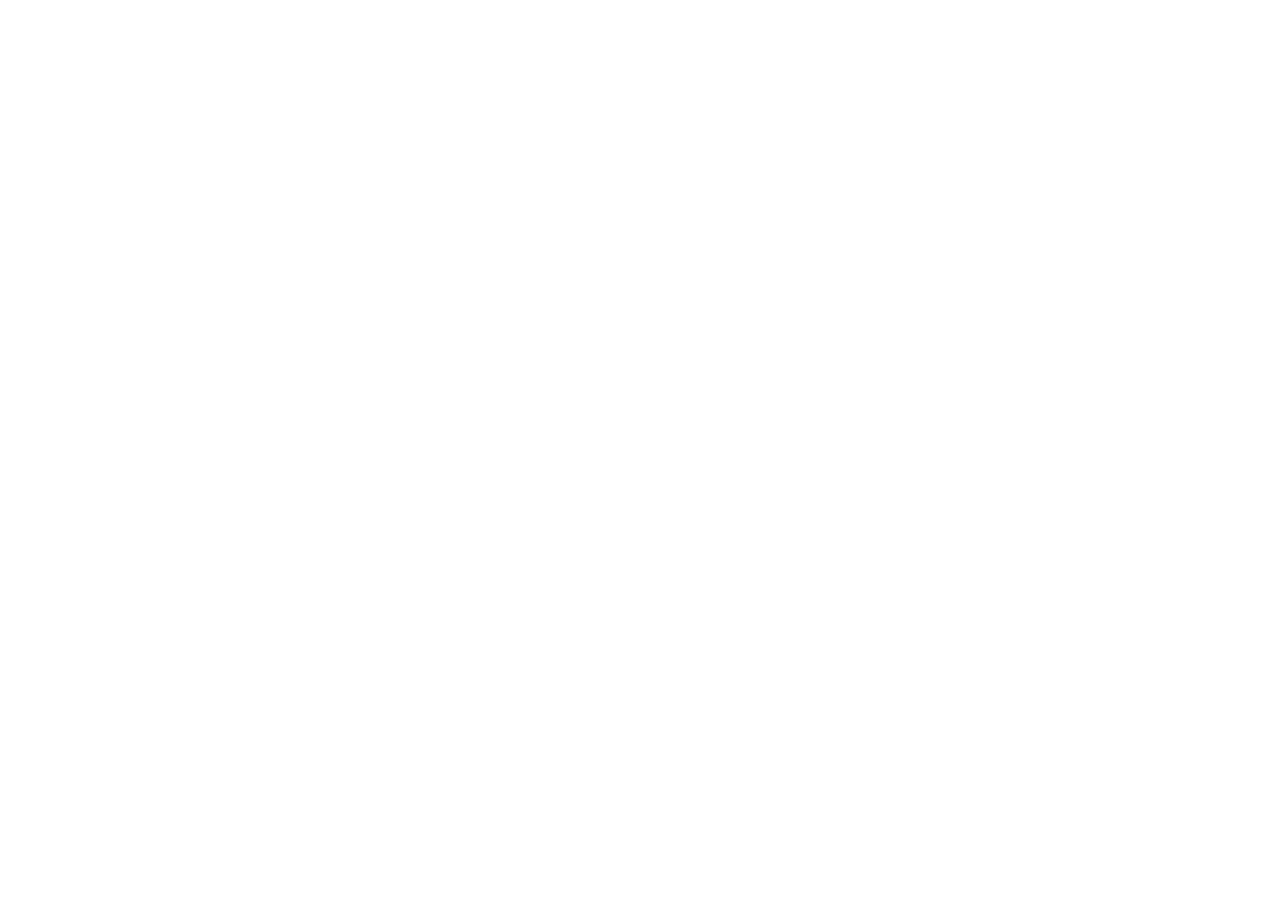
==== index.html @ 32218115 "Inittial commit" ====
<!DOCTYPE html>
<html lang="en">
<head>
    <meta charset="UTF-8">
    <meta name="viewport" content="width=device-width, initial-scale=1.0">
    <title>independent project 01</title>
    <link rel="stylesheet" href="./assets/css/style.css">
    <link rel="stylesheet" href="./assets/css/reset.css">
</head>
<body>
    
</body>
</html>
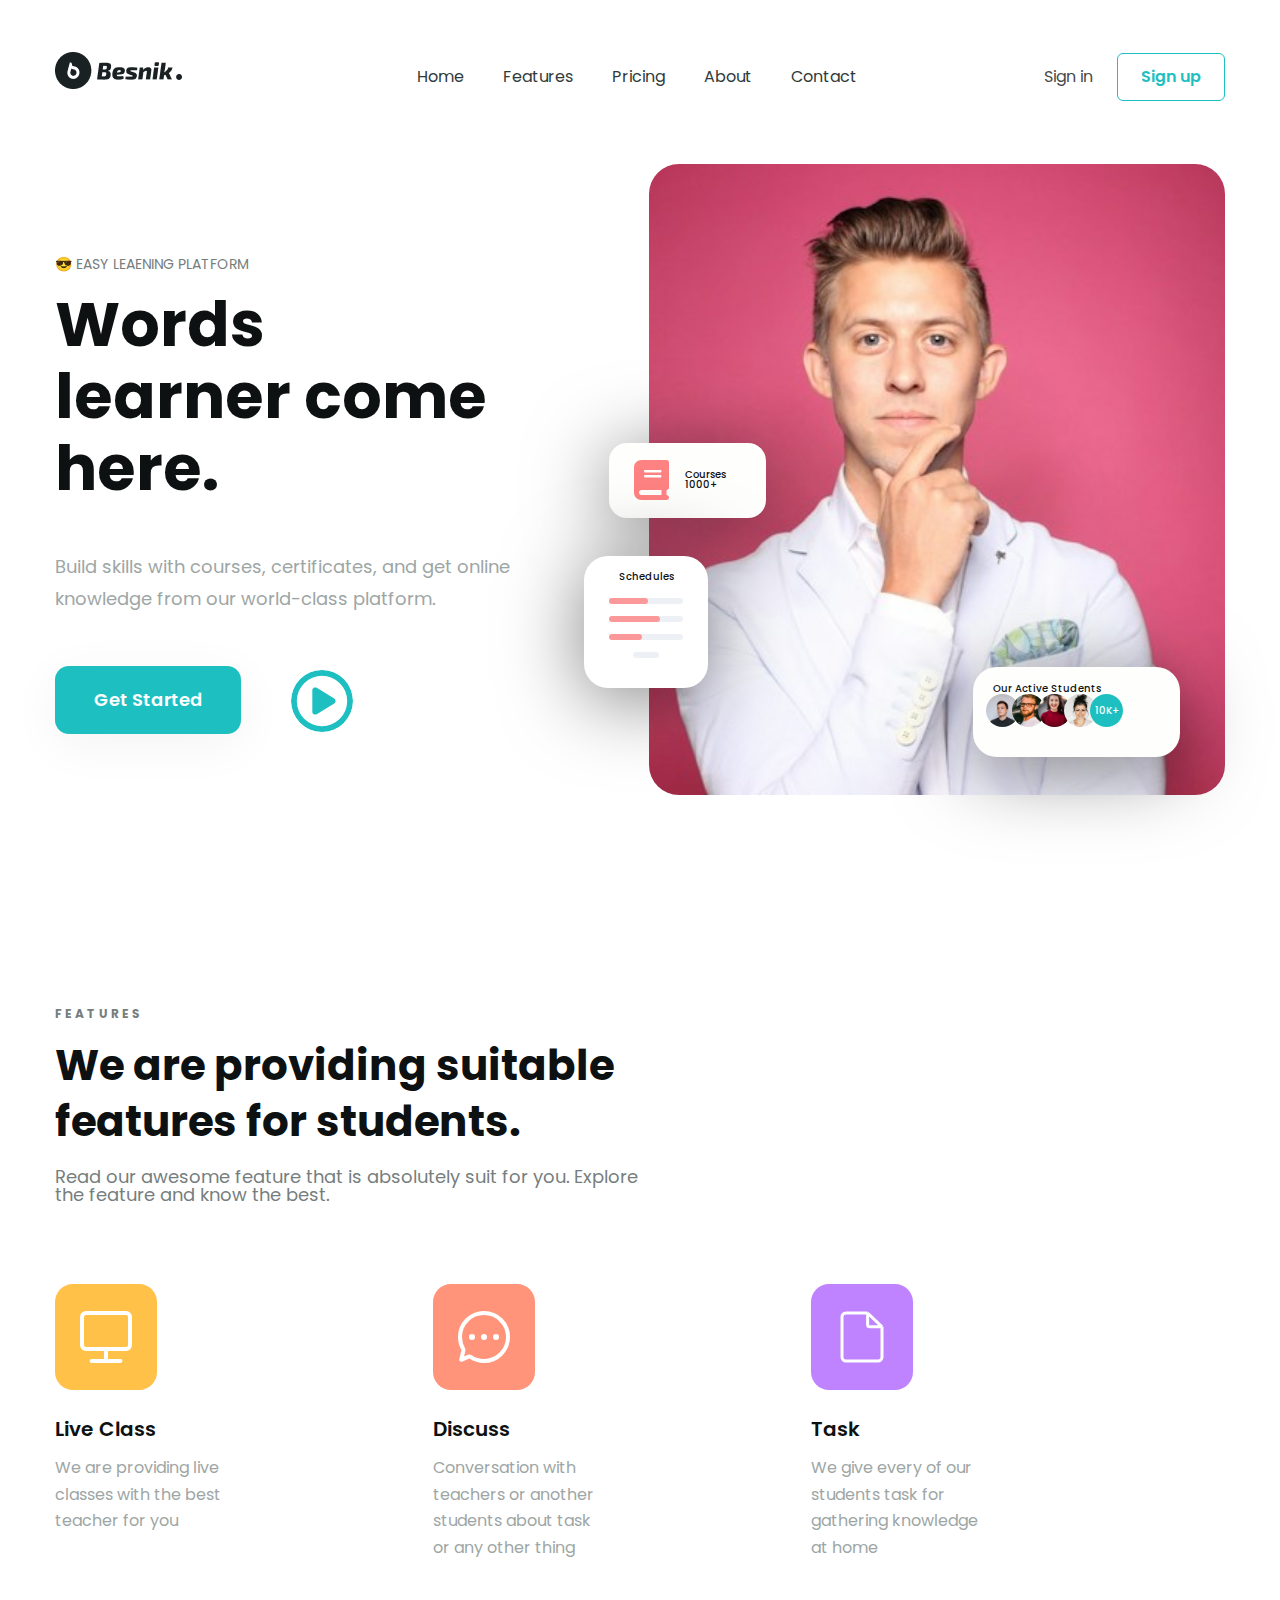
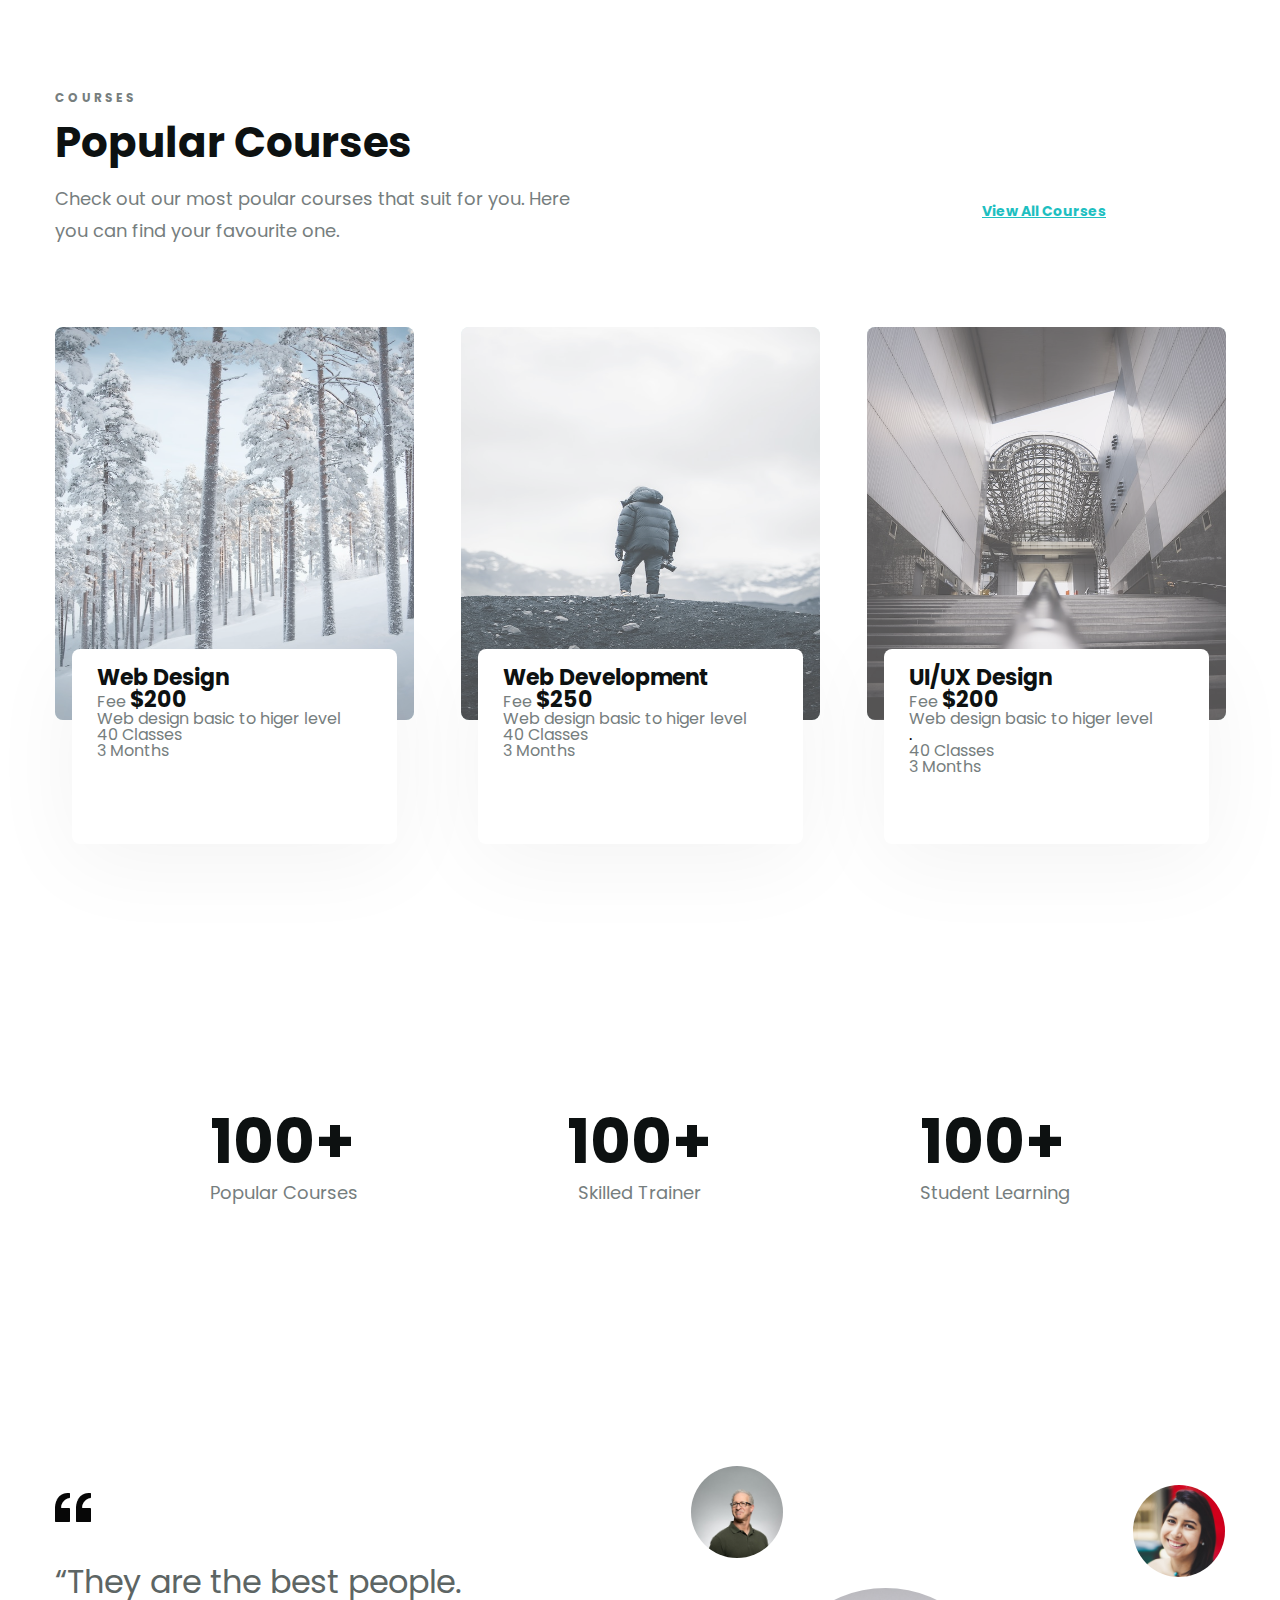
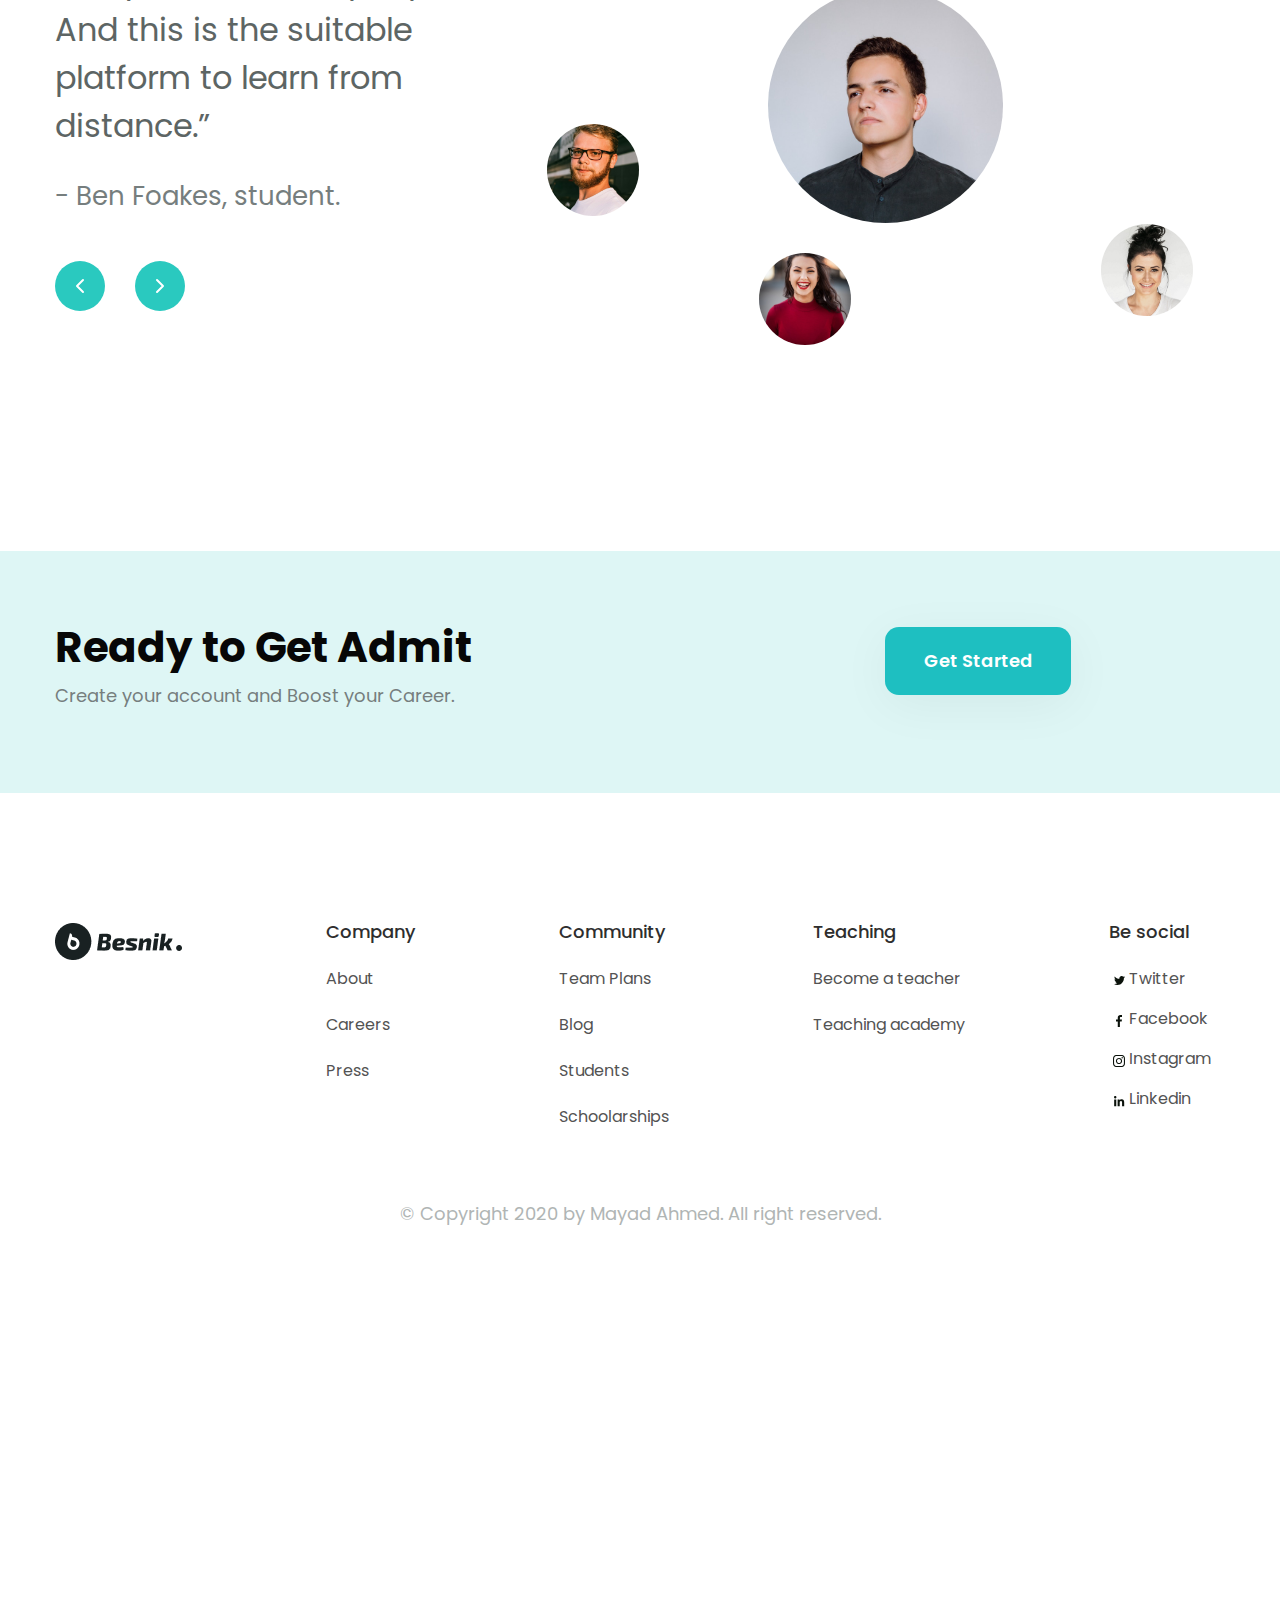
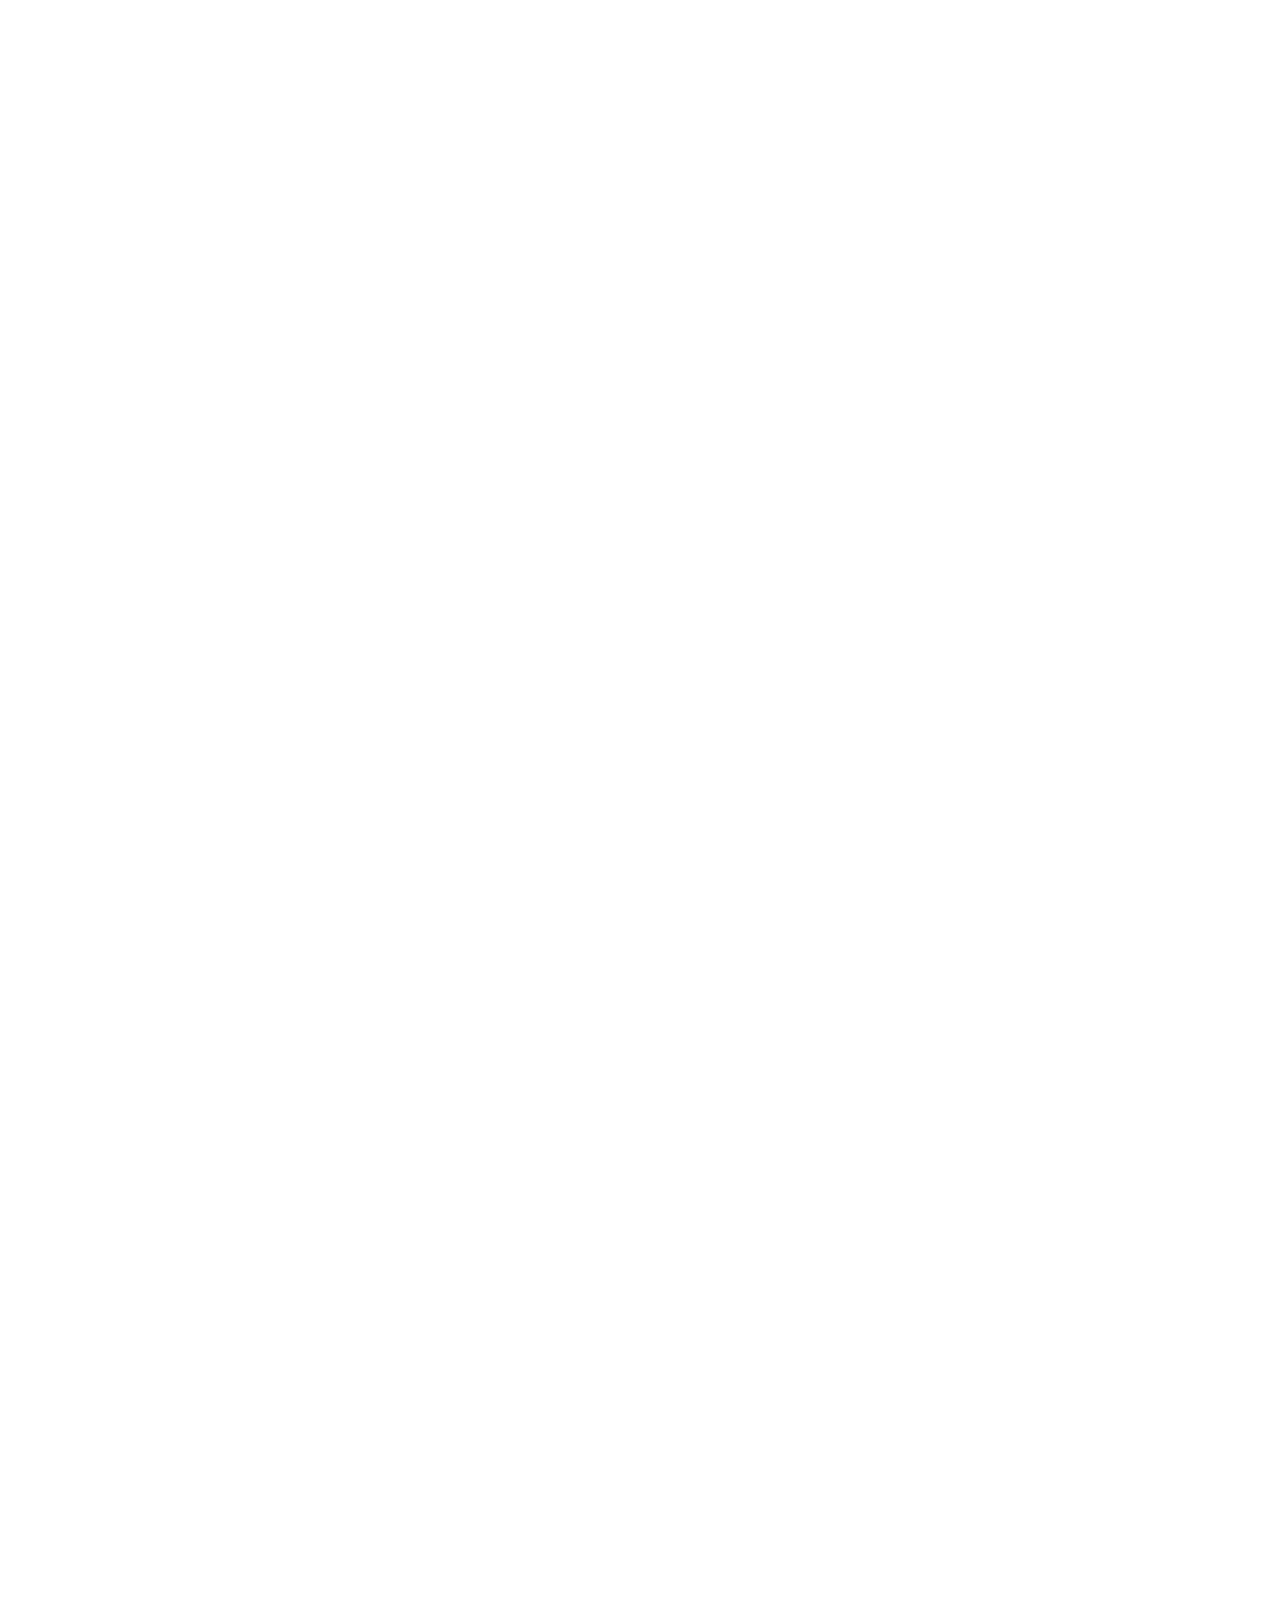
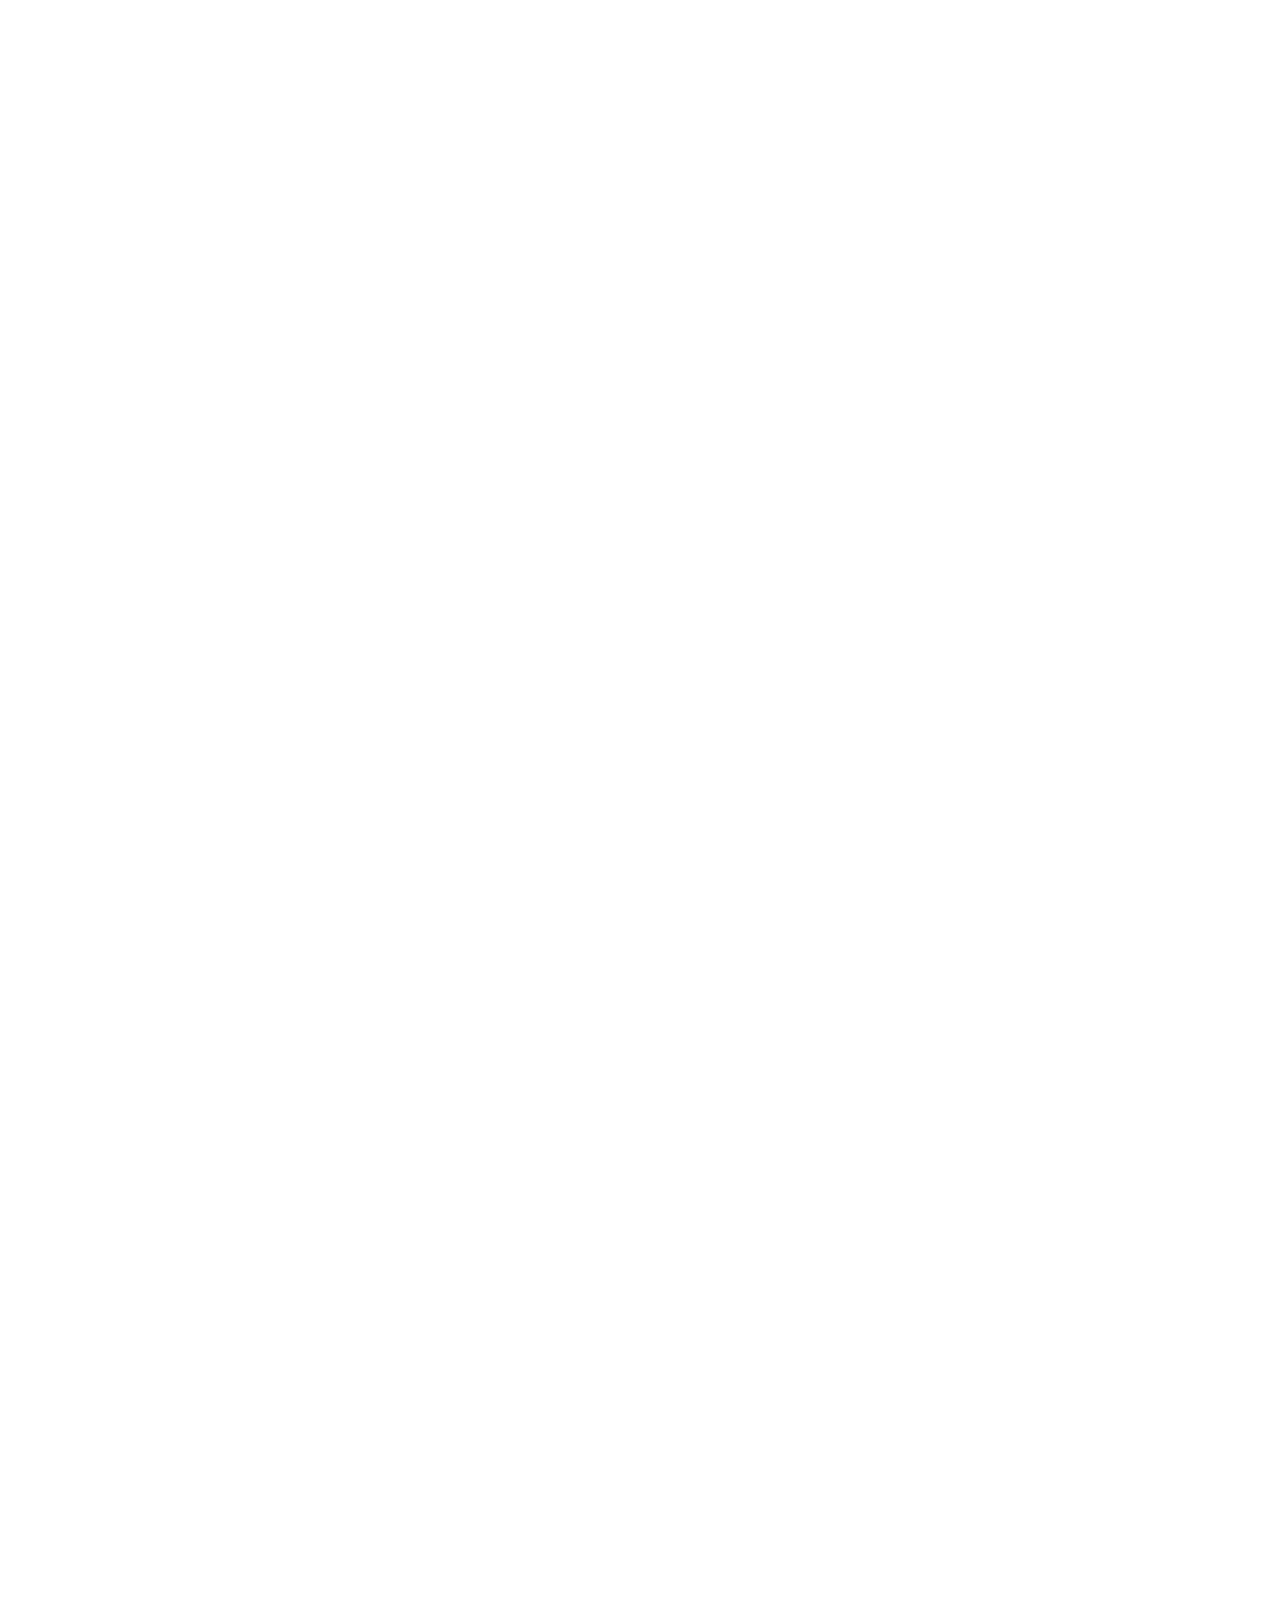
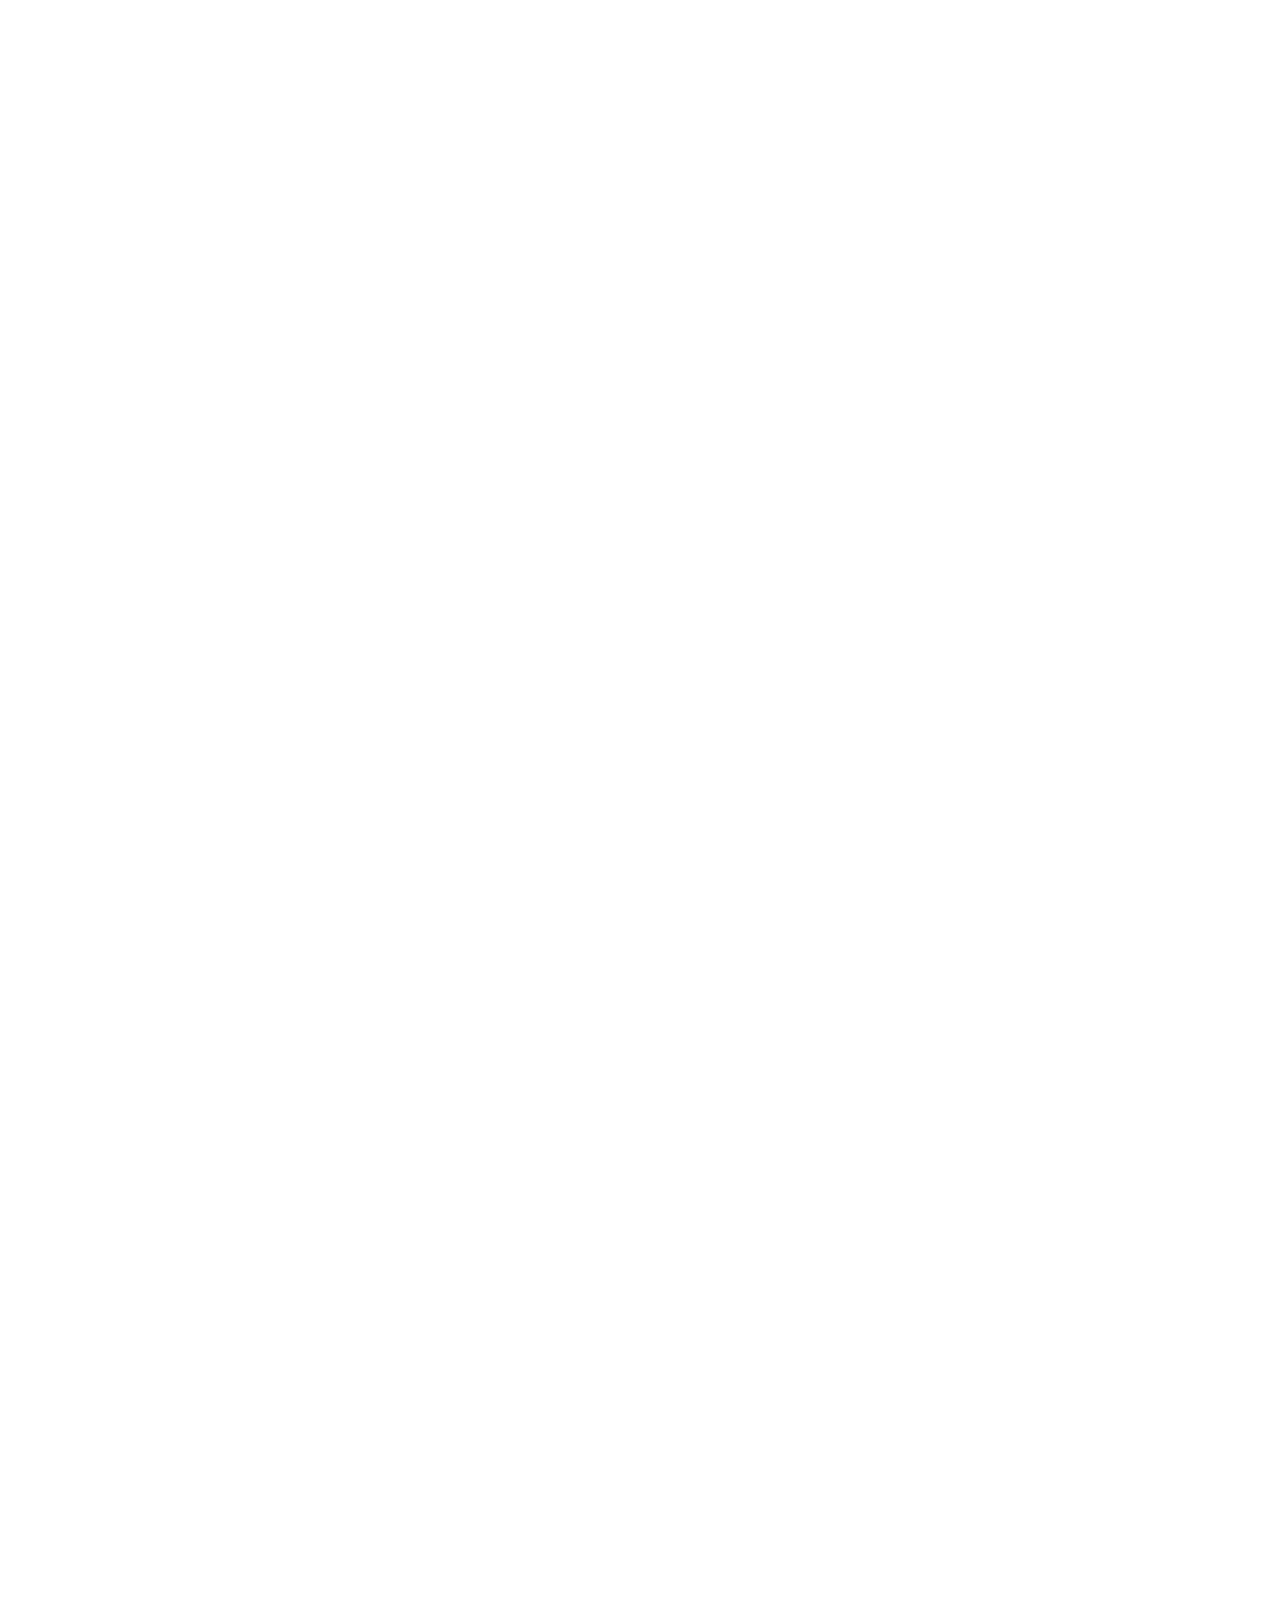
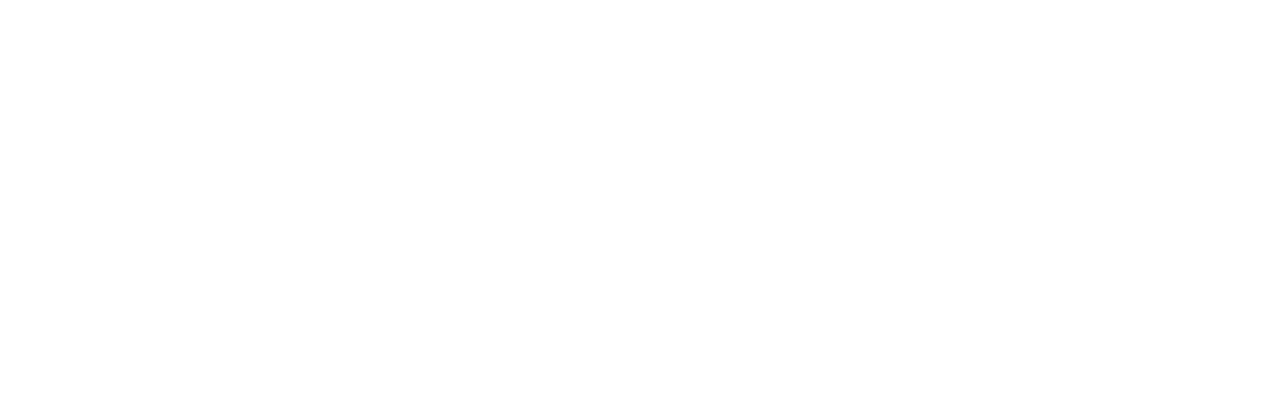
==== commit 74211ec4: "complete" ====
--- a/index.html
+++ b/index.html
@@ -4,10 +4,347 @@
     <meta charset="UTF-8">
     <meta name="viewport" content="width=device-width, initial-scale=1.0">
     <title>independent project 01</title>
+
+    <!-- reset css -->
+    <link rel="stylesheet" href="./assets/css/reset.css">
+
+    <!-- remove fonts -->
+    <link rel="preconnect" href="https://fonts.googleapis.com">
+    <link rel="preconnect" href="https://fonts.gstatic.com" crossorigin>
+    <link href="https://fonts.googleapis.com/css2?family=Poppins:wght@400;500;600;700&display=swap" rel="stylesheet">
+
+    <!-- style css -->
     <link rel="stylesheet" href="./assets/css/style.css">
-    <link rel="stylesheet" href="./assets/css/reset.css">
 </head>
-<body>
+<body style="height: 10000px;" id="home">
+    <!-- header -->
+    <header class="header fixed">
+        <div class="main-content">
+            <div class="body">
+                <a href="#home"><img src="./assets/img/Logo (1).png" alt="logo" class="logo"></a>
+        
+                <nav class="navbar">
+                    <ul>
+                        <li>
+                            <a href="#home">Home</a>
+                        </li>
+                        <li>
+                            <a href="#featured">Features</a>
+                        </li>
+                        <li>
+                            <a href="#courses">Pricing</a>
+                        </li>
+                        <li>
+                            <a href="#feedback">About</a>
+                        </li>
+                        <li>
+                            <a href="#motivation">Contact</a>
+                        </li>
+                    </ul>
+                </nav>
+        
+                <div class="btn-header">
+                    <div class="btn-signin">Sign in</div>
+                    <div class="btn-sigup">Sign up</div>
+                </div>
+            </div>
+        </div>
+    </header>
+
+    <!-- hero -->
+    <main>
+        <div class="hero">
+            <div class="main-content">
+                <div class="body">
+                    <!-- hero-right -->
+                    <div class="content-block">
+                        <p class="itdt">😎 EASY LEAENING PLATFORM</p>
+                        <h1 class="title">Words learner come here.</h1>
+                        <p class="desc">Build skills with courses, certificates, and get online knowledge from our world-class platform.</p>
+                        <div class="btn-block">
+                            <a class="btn">Get Started</a>
+                            <img src="./assets/img/hero-play-btn.svg" alt="play-btn" class="play-btn">
+                        </div>
+                    </div>
+
+                    <!-- hero-left -->
+                    <div class="media-block">
+                        <a href="#!"><img src="./assets/img/hero-main-img.jpg" alt="hero-image" class="hero-image"></a>
+                        <div class="tables-hero">
+                            <div class="courses">
+                                <img src="./assets/img/hero-img-book.svg" alt="book" class="book">
+                                <p class="evaluate">Courses 1000+</p>
+                            </div>
+                            <div class="schedules">
+                                <p class="title">Schedules</p>
+                                <div class="voted">
+                                    <ul>
+                                        <li class="vote-hero">
+                                            <div class="vote-hero-1"></div>
+                                        </li>
+                                        <li class="vote-hero">
+                                            <div class="vote-hero-2"></div>
+                                        </li>
+                                        <li class="vote-hero">
+                                            <div class="vote-hero-3"></div>
+                                        </li>
+                                        <li class="vote-hero-4"></li>
+                                    </ul>
+                                </div>
+                            </div>
+                            <div class="achievements">
+                                <p class="title">Our Active Students</p>
+                                <div class="avatar-block">
+                                            <img src="./assets/img/hero-avatar-1.jpg" alt="avatar" class="avatar">
+                                            <img src="./assets/img/hero-avatar-2.jpg" alt="avatar" class="avatar">
+                                            <img src="./assets/img/hero-avatar-3.jpg" alt="avatar" class="avatar">
+                                            <img src="./assets/img/hero-avatar-4.jpg" alt="avatar" class="avatar">
+                                            <div class="see-hero">10K+</div>
+                                    </ul>
+                                </div>
+                            </div>
+                        </div>
+                    </div>
+                </div>
+            </div>
+        </div>
+    </main>
+
+    <!-- features -->
+    <div class="featured" id="featured">
+        <!-- featured-top -->
+        <div class="main-content">
+            <div class="info">
+                <div class="main-title">F E A T U R E S</div>
+                <h2 class="title">We are providing suitable features for students.</h2>
+                <p class="desc">Read our awesome feature that is absolutely suit for you. Explore the feature and know the best.</p>
+            </div>
+
+            <!-- featured-bottom -->
+            <div class="featured-list">
+                <div class="featured-item">
+                    <img src="./assets/img/featured-tv.svg" alt="icon" class="featured-icon">
+                    <h3 class="title">Live Class</h3>
+                    <p class="desc">We are providing live classes with the best teacher for you</p>
+                </div>
+                <div class="featured-item">
+                    <img src="./assets/img/featured-cmt.svg" alt="icon" class="featured-icon">
+                    <h3 class="title">Discuss</h3>
+                    <p class="desc">Conversation with teachers or another students about task or any other thing</p>
+                </div>
+                <div class="featured-item">
+                    <img src="./assets/img/featured-task.svg" alt="icon" class="featured-icon">
+                    <h3 class="title">Task</h3>
+                    <p class="desc">We give every of our students task for gathering knowledge at home</p>
+                </div>
+            </div>
+        </div>
+    </div>
+
+    <!-- courses -->
+    <div class="courses" id="courses">
+        <div class="main-content">
+            <!-- courses-top -->
+            <div class="content-block">
+                <div class="info">
+                    <div class="main-title">C O U R S E S</div>
+                    <h3 class="title">Popular Courses</h3>
+                    <div class="on">
+                        <p class="desc">Check out our most poular courses that suit for you. Here you can find your favourite one.</p>
+                        <a href="#courses" class="link">View All Courses</a>
+                    </div>
+                </div>
+            </div>
+
+            <!-- courses-bottom -->
+            <div class="media-block">
+                <div class="courses-list">
+                    <!-- courses-item 1 -->
+                    <div class="courses-item">
+                        <img src="./assets/img/ing-courses-bottom-1.jpg" alt="laptop" class="image">
+                        <div class="info-courses">
+                            <h3 class="title">Web Design</h3>
+                            <p class="desc">Fee <span>$200</span></p>
+                            <p class="desc">Web design basic to higer level</p>
+
+                            <p class="desc Horizontal">40 Classes</p>
+                            <p class="desc   Horizontal">3 Months</p>
+                        </div>
+                    </div>
+
+                    <!-- courses-item 2 -->
+                    <div class="courses-item">
+                        <img src="./assets/img/ing-courses-bottom-2.jpg" alt="laptop" class="image">
+                        <div class="info-courses">
+                            <h3 class="title">Web Development</h3>
+                            <p class="desc">Fee <span>$250</span></p>
+                            <p class="desc">Web design basic to higer level</p>
+
+                            <p class="desc Horizontal">40 Classes</p>
+                            <p class="desc Horizontal">3 Months</p>
+                        </div>
+                    </div>
+
+                    <!-- courses-item 3 -->
+                    <div class="courses-item">
+                        <img src="./assets/img/ing-courses-bottom-3.jpg" alt="laptop" class="image">
+                        <div class="info-courses">
+                            <h3 class="title">UI/UX Design</h3>
+                            <p class="desc">Fee <span>$200</span></p>
+                            <p class="desc">Web design basic to higer level</p>
+
+                            .<p class="desc">40 Classes</p>
+                            <p class="desc">3 Months</p>
+                        </div>
+                    </div>
+                </div>
+            </div>
+        </div>
+    </div>
+
+    <!-- evaluate -->
+    <div class="evaluate">
+        <div class="main-content">
+            <div class="evaluate-list">
+                <div class="evaluate-item">
+                    <span>100+</span>
+                    <p class="desc">Popular Courses</p>
+                </div>
+
+                <div class="evaluate-item">
+                    <span>100+</span>
+                    <p class="desc">Skilled Trainer</p>
+                </div>
+
+                <div class="evaluate-item">
+                    <span>100+</span>
+                    <p class="desc">Student Learning</p>
+                </div>
+            </div>
+        </div>
+    </div>
+
+    <!-- feedback -->
+    <div class="feedback" id="feedback">
+        <div class="main-content">
+            <div class="main-info">
+                <div class="info">
+                    <blockquote>“They are the best people. And this is the suitable platform to learn from distance.”</blockquote>
+                    <img src="./assets/img/feedback-icon.png" alt="" class="open-quote">
+                    <p class="desc">- Ben Foakes, student.</p>
+                    <img src="./assets/img/feedback-icon.svg" alt="next-page" class="icon">
+                </div>
     
+                <div class="avata">
+                    <img src="./assets/img/feedback-main-avatar.jpg" alt="main-avatar" class="avata-center">
+                    <div class="avata-list">
+                        <img src="./assets/img/feedback-avatar-1.jpg" alt="" class="avatar-item avatar-item1">
+                        <img src="./assets/img/feedback-avatar-2.jpg" alt="" class="avatar-item avatar-item2">
+                        <img src="./assets/img/feedback-avatar-3.jpg" alt="" class="avatar-item avatar-item3">
+                        <img src="./assets/img/feedback-avatar-4.jpg" alt="" class="avatar-item avatar-item4">
+                        <img src="./assets/img/feedback-avatar-5.jpg" alt="" class="avatar-item avatar-item5">
+                    </div>
+                </div>
+            </div>
+        </div>
+    </div>
+
+    <!-- motivation -->
+    <section class="movivation" id="motivation">
+        <div class="main-content">
+            <div class="main-info">
+                <section class="info">
+                    <h2 class="title">Ready to Get Admit</h2>
+                    <p class="desc">Create your account and Boost your Career.</p>
+                </section>
+                
+                <div class="button-movication"><div class=" btn-movivation btn">Get Started</div></div>
+            </div>
+        </div>
+    </section>
+
+    <!-- footer -->
+    <div class="footer">
+        <div class="main-content">
+            <row>
+                <img src="./assets/img/Logo (1).png" alt="" class="logo-footer">
+
+                <!-- row-1 -->
+                <div class="colum">
+                    <h3 class="heading">Company</h3>
+                    <ul class="list">
+                        <li>
+                            <a href="#!">About</a>
+                        </li>
+                        <li>
+                            <a href="#!">Careers</a>
+                        </li>
+                        <li>
+                            <a href="#!">Press</a>
+                        </li>
+                    </ul>
+                </div>
+
+                <!-- row-2 -->
+                <div class="colum">
+                    <h3 class="heading">Community</h3>
+                    <ul class="list">
+                        <li>
+                            <a href="#!">Team Plans</a>
+                        </li>
+                        <li>
+                            <a href="#!">Blog</a>
+                        </li>
+                        <li>
+                            <a href="#!">Students</a>
+                        </li>
+                        <li>
+                            <a href="#!">Schoolarships</a>
+                        </li>
+                    </ul>
+                </div>
+
+                <!-- row-3 -->
+                <div class="colum">
+                    <h3 class="heading">Teaching</h3>
+                    <ul class="list">
+                        <li>
+                            <a href="#!">Become a teacher</a>
+                        </li>
+                        <li>
+                            <a href="#!">Teaching academy</a>
+                        </li>
+                    </ul>
+                </div>
+
+                <!-- row-4 -->
+                <div class="colum">
+                    <h3 class="heading">Be social</h3>
+                    <ul class="list">
+                        <li class="li">
+                            <img src="./assets/img/twitter.svg" alt="icon" class="icon-footer">
+                            <a href="#!">Twitter</a>
+                        </li>
+                        <li class="li">
+                            <img src="./assets/img/facebook.svg" alt="icon" class="icon-footer">
+                            <a href="#!">Facebook</a>
+                        </li>
+                        <li class="li">
+                            <img src="./assets/img/instargram.svg" alt="icon" class="icon-footer">
+                            <a href="#!">Instagram</a>
+                        </li>
+                        <li class="li">
+                            <img src="./assets/img/likeidin.svg" alt="icon" class="icon-footer">
+                            <a href="#!">Linkedin</a>
+                        </li>
+                    </ul>
+                </div>
+            </row>
+            
+            <span>© Copyright 2020 by Mayad Ahmed. All right reserved.</span>
+
+        </div>
+    </div>
+
 </body>
 </html>--- a/assets/css/style.css
+++ b/assets/css/style.css
@@ -0,0 +1,704 @@
+*{
+    box-sizing: border-box;
+}
+
+:root{
+    --primary-color: #1EBFC1;
+}
+
+html{
+    font-size: 62.5%;
+    scroll-behavior: smooth;
+}
+body {
+    font-size: 1.6rem;
+    font-family: 'Poppins', sans-serif;
+    text-decoration: none;
+}
+
+/* common */
+    .main-content{
+        width: 1170px;
+        margin-left: auto;
+        margin-right: auto;
+        max-width: calc(100% - 48px);
+    }
+
+    a{
+        text-decoration: none;
+    }
+
+    .btn{
+        display: flex;
+        align-items: center;
+        justify-content: center;
+        color: #FFF;
+        font-size: 1.8rem;
+        font-weight: 600;
+        width: 186px;
+        height: 68px;
+        border-radius: 14px;
+        background: var(--primary-color);
+        box-shadow: 0px 10px 50px 0px rgba(0, 0, 0, 0.05);
+    }
+
+    .btn:hover{
+        background: #0aa6a9;
+    }
+/* ----------------------------------------------------------------------------- */
+/* --------header-------- */
+.header .body{
+    display: flex;
+    height: 50px;
+    margin-top: 40px;
+}
+
+.fixed {
+    display: flex;
+    position: sticky;
+    z-index: 100;
+    top: -26px;
+    padding: 12px 0;
+    background: #FFF;
+}
+
+.header .body .logo .logo-icon{
+    display: flex;
+    align-items: center;
+}
+
+.header .body .navbar{
+    display: flex;
+    align-items: center;
+}
+
+.header .body .navbar ul{
+    display: flex;
+    gap: 39px;
+    align-items: center;
+    margin-left: 235px;
+}
+
+.header .body .navbar a{
+    color: #2F3A3B;
+    font-size: 1.6rem;
+    font-weight: 400;
+}
+
+.header .body .navbar a:hover{
+    text-shadow: 1px 0 0 currentColor;
+}
+
+.btn-header{
+    margin-left: auto;
+}
+
+.header .body .btn-header{
+    display: flex;
+    align-items: center;
+}
+
+.header .body .btn-signin{
+    color: #494949;
+    text-align: center;
+    font-size: 1.6rem;
+    font-weight: 400;
+}
+
+.header .body .btn-signin:hover{
+    text-shadow: 1px 0 0 currentColor;
+    text-decoration: underline;
+}
+
+.header .body .btn-sigup{
+    display: flex;
+    width: 108px;
+    height: 48px;
+    margin-left: 24px;
+    border: 1px solid var(--primary-color);
+    border-radius: 6px;
+    color: var(--primary-color);
+    justify-content: center;
+    align-items: center;
+    font-size: 16px;
+    font-weight: 600;
+}
+
+.header .body .btn-sigup:hover{
+    background: var(--primary-color);
+    color: rgb(83, 75, 75);
+}
+
+/* --------------hero--------------- */
+.hero{
+    position: relative;
+    margin-top: 50px;
+}
+
+.hero .body{
+    display: flex;
+}
+
+/* hero right */
+.hero .content-block{
+    max-width: 458px;
+    margin-top: 93px;
+}
+
+.hero .itdt{
+    color: #767E7E;
+    font-size: 1.4rem;
+    font-weight: 400;
+}
+
+.hero .content-block .title{
+    margin-top: 18px;
+    color: #0D1111;
+    font-size: 6.2rem;
+    font-weight: 700;
+    line-height: 1.16; /* 116.129% */
+}
+
+.hero .content-block .desc{
+    margin-top: 46px;
+    color: #9DA6A5;
+    font-size: 1.8rem;
+    font-weight: 400;
+    line-height: 1.77; /* 177.778% */
+}
+
+.btn-block{
+    display: flex;
+    margin-top: 52px;
+}
+
+.btn-block .play-btn{
+    margin-top: 4px;
+    margin-left: 50px;
+    width: 62px;
+    height: 62px;   
+    border-radius: 50%;
+}
+
+.btn-block .play-btn:hover{
+    box-shadow: 1px 1px 5px rgba(0, 0, 0, 0.5);
+}
+/* hero left */
+.media-block{
+    margin-left: auto;
+    position: relative;
+}
+
+.media-block .hero-image{
+    width: 576px;
+    height: 631px;
+    border-radius: 30px;
+    object-fit: cover;
+}
+
+.hero .media-block .courses{
+    position: absolute;
+    top: 149px;
+    left: -40px;
+    display: flex;
+    width: 157px;
+    height: 75px;
+    border-radius: 18px;
+    padding: 17px 25px;
+    background: #FEFEFD;
+    box-shadow: 0px 10px 80px 0px rgba(0, 0, 0, 0.5);
+}
+
+.hero .media-block .book{
+    width: 36px;
+    height: 40px;
+}
+
+.hero .media-block .evaluate{
+    margin-top: 10px;
+    margin-left: 16px;
+    color: #0D1111;
+    font-size: 1rem;
+    font-weight: 500;
+}
+
+.hero .media-block .schedules{
+    position: absolute;
+    bottom: 110px;
+    left: -65px;
+    width: 124px;
+    height: 132px;
+    padding: 16px 25px 0;
+    border-radius: 24px;
+    background: #FFF;
+    box-shadow: 0px 10px 80px 0px rgba(0, 0, 0, 0.5);
+}
+
+.hero .media-block .schedules .title{
+    color: #0D1111;
+    font-size: 1rem;
+    font-weight: 500;
+    text-align: center;
+}
+
+.hero .media-block .schedules .vote-hero{
+    margin-top: 12px;
+    width: 74px;
+    height: 6px;
+    border-radius: 999px;
+    background: #EDF1F5;
+}
+
+.hero .media-block .schedules .vote-hero-1{
+    margin-top: 16px;
+    width: 39px;
+    height: 6px;
+    border-radius: 999px;
+    background: #FB9899;
+}
+
+.hero .media-block .schedules .vote-hero-2{
+    margin-top: 12px;
+    width: 51px;
+    height: 6px;
+    border-radius: 999px;
+    background: #FB9899;
+}
+
+.hero .media-block .schedules .vote-hero-3{
+    margin-top: 12px;
+    width: 33px;
+    height: 6px;
+    border-radius: 999px;
+    background: #FB9899;
+}
+
+.hero .media-block .schedules .vote-hero-4{
+    margin-left: auto;
+    margin-right: auto;
+    margin-top: 12px;
+    width: 26px;
+    height: 6px;
+    border-radius: 999px;
+    background: #EDF1F5;
+}
+
+.hero .achievements{
+    position: absolute;
+    right: 45px;
+    bottom: 41px;
+    width: 207px;
+    height: 90px;
+    padding: 17px 20px 0;
+    border-radius: 24px;
+    background: #FEFEFD;
+    box-shadow: 0px 12px 80px 0px rgba(0, 0, 0, 0.5);
+}
+
+.hero .achievements .title{
+    color: #0D1111;
+    font-size: 1rem;
+    font-weight: 500;
+}
+
+.hero .avatar-block{
+    display: flex;
+}
+
+.hero .avatar{
+    position: relative;
+    margin-left: -7px;
+    display: flex;
+    width: 33px;
+    height: 33px;
+    object-fit: cover;
+    border-radius: 50%;
+    background: url(<path-to-image>), lightgray 50% / cover no-repeat;
+}
+
+.hero .see-hero{
+    position: relative;
+    margin-left: -7px;
+    display: flex;
+    justify-content: center;
+    align-items: center;
+    color: #FFF;
+    font-size: 1rem;
+    font-weight: 500;
+    width: 33px;
+    height: 33px;
+    border-radius: 50%;
+    background: #1EBFC1;
+}
+
+/* ------------------featured-------------------- */
+.featured{
+    margin-top: 210px;
+}
+
+.featured .info{
+    width: 591px;
+}
+
+.featured .info .main-title{
+    color: #767E7E;  
+    font-size: 1.2rem;
+    font-weight: 700;
+}
+
+.featured .info .title{
+    margin-top: 18px;
+    color: #0D1111;
+    font-size: 4.2rem;
+    font-weight: 700;
+    line-height: 1.33; /* 133.333% */
+}
+
+.featured .info .desc{
+    margin-top: 18px;
+    color: #767E7E;
+    font-size: 1.8rem;
+    font-weight: 400;
+}
+
+.featured-list{
+    display: flex;
+    gap: 210px;
+    margin-top: 80px;
+    width: 1024px;
+}
+
+.featured-item{
+    width: 168px;
+}
+
+.featured-item .title{
+    margin-top: 26px;
+    color: #0D1111;
+    font-size: 2rem;
+    font-weight: 600;
+}
+
+.featured-item .desc{
+    margin-top: 16px;
+    color: #9DA6A5;
+    font-size: 1.6rem;
+    font-weight: 400;
+    line-height: 1.68; /* 168.75% */
+}
+
+/* ------------------courses------------------ */
+.courses{
+    margin-top: 130px;
+    position: relative;
+}
+
+.courses .content-block .info{
+    width: 525px;
+}
+
+.courses .content-block .main-title{
+    color: #767E7E;
+    font-size: 1.2rem;
+    font-weight: 700;
+}
+
+.courses .content-block .title{
+    margin-top: 18px;
+    color: #0D1111;
+    font-size: 4.2rem;
+    font-weight: 700;
+}
+
+.courses .on{
+    position: relative;
+    display: flex;
+}
+
+.courses .content-block .desc{
+    margin-top: 19px;
+    color: #767E7E;
+    font-size: 1.8rem;
+    font-weight: 400;
+    line-height: 1.77; /* 177.778% */
+}
+
+.courses .link{
+    position: absolute;
+    right: -526px;
+    top: 40px;
+    color: #1EBFC1;
+    font-size: 1.4rem;
+    font-weight: 700;
+    text-decoration-line: underline;
+}
+
+.courses.media-block{
+    margin-top: 80px;
+}
+
+.courses-list{
+    margin-top: 80px;
+    display: flex;
+    gap: 47px;
+}
+
+.courses-item{
+    position: relative;
+    display: flex;
+    object-fit: cover;
+}
+
+.courses-item .image{
+    display: flex;
+    flex: 1;
+    flex-grow: 1;
+    width: 359px;
+    height: 393px;
+    border-radius: 8px;
+    opacity: 0.7;
+    background: #D0EFED;
+}
+
+.courses .info-courses{
+    position: absolute;
+    left: 17px;
+    bottom: -124px;
+    width: 325px;
+    height: 195px;
+    padding: 18px 25px;
+    border-radius: 8px;
+    background: #FFF;
+    box-shadow: 0px 16px 90px 0px rgba(0, 0, 0, 0.05);
+}
+
+.info-courses .title{
+    color: #0D1111;
+    font-size: 2.2rem;
+    font-weight: 700;
+}
+
+.info-courses .desc{
+    color: #767E7E;
+    font-size: 1.6rem;
+    font-weight: 400;
+}
+
+.info-courses span{
+    color: #0D1111;
+    font-size: 2.2rem;
+    font-weight: 700;
+}
+
+/* --------------evaluate--------------- */
+
+.evaluate{
+    margin-top: calc(265px + 126px);
+}
+
+.evaluate-list{
+    display: flex;
+    justify-content: space-between;
+    margin-left: auto;
+    margin-right: auto;
+    width: 860px;
+}
+
+.evaluate-item span{
+    color: #0D1111;
+    text-align: center;
+    font-size: 6.2rem;
+    font-weight: 700;
+}
+
+.evaluate .desc{
+    margin-top: 11px;
+    color: #767E7E;
+    text-align: center;
+    font-size: 1.8rem;
+    font-weight: 400;
+}
+
+/* ----------------feedback---------------- */
+.feedback{
+    margin-top: 264px;
+}
+
+.feedback .main-info{
+    display: flex;
+}
+
+.feedback .info{
+    width: 420px;
+    position: relative;
+}
+
+.feedback .info blockquote{
+    margin-top: 92px;
+    color: #5D6564;
+    font-size: 3.2rem;
+    font-weight: 400;
+    line-height: 1.5; /* 150% */
+}
+
+.feedback .info .open-quote{
+    position: absolute;
+    top: 27px;
+}
+
+.feedback .info .desc{
+    margin-top: 33px;
+    color: #767E7E;
+    font-size: 2.6rem;
+    font-weight: 400;
+}
+
+.feedback .icon{
+    margin-top: 52px;
+}
+
+.feedback .avata{
+    position: relative;
+    width: 679px;
+    margin-left: 72px;
+}
+
+.feedback .avata-center{
+    display: flex;
+    margin: 122px auto;
+    justify-content: center;
+    width: 235px;
+    height: 235px;
+    border-radius: 50%;
+    object-fit: cover;
+}
+
+.feedback .avatar-item{
+    object-fit: cover;
+    width: 92px;
+    height: 92px;
+    border-radius: 50%;
+}
+
+.feedback .avatar-item1{
+    display: flex;
+    position: absolute;
+    top: 0;
+    left: 144px;
+}
+
+.feedback .avatar-item2{
+    display: flex;
+    position: absolute;
+    top: 19px;
+    right: 0;
+}
+
+.feedback .avatar-item3{
+    display: flex;
+    position: absolute;
+    right: 32px;
+    bottom: 29px;
+}
+
+.feedback .avatar-item4{
+    display: flex;
+    position: absolute;
+    bottom: 0;
+    left: 212px;
+}
+
+.feedback .avatar-item5{
+    display: flex;
+    position: absolute;
+    top: 258px;
+    left: 0;
+}
+
+/* -----------------movication----------------- */
+.movivation{
+    margin-top: 206px;
+    background: #DEF6F5;
+    padding-top: 76px;
+}
+
+.movivation .main-info{
+    display: flex;
+    padding-bottom: 88px;
+}
+
+.movivation .title{
+    color: #070707;
+    font-size: 4.2rem;
+    font-weight: 700;
+}
+
+.movivation .desc{
+    margin-top: 18px;
+    color: #767E7E;
+    font-size: 1.8rem;
+    font-weight: 400;
+}
+
+.movivation .button-movication{
+    display: flex;
+    margin-left: auto;
+    padding-right: 154px;
+}
+
+/* ------------------footer-------------------- */
+.footer{
+    margin-top: 130px;
+}
+
+.footer row{
+    display: flex;
+    gap: 144px;
+}
+
+.footer .logo-footer{
+    width: 127px;
+    height: 37px;
+}
+
+.footer .heading{
+    color: #2E2E2E;
+    font-size: 1.8rem;
+    font-weight: 500;
+}
+
+.footer a{
+    display: flex;
+    margin-top: 20px;
+    color: #535353;
+    font-size: 1.6rem;
+    font-weight: 400;
+}
+
+.footer a:first-child{
+    margin-top: 30px;
+}
+
+.footer .li{
+    display: flex;
+}
+
+.footer .li:first-child{
+    margin-top: 10px;
+}
+
+.footer .icon-footer{
+    margin-top: 20px;
+    display: flex;
+    width: 20px;
+    height: 20px;
+}
+
+.footer span{
+    display: flex;
+    justify-content: center;
+    margin-top: 80px;
+    color: #B0B5B4;
+    font-size: 1.8rem;
+    font-weight: 400;
+}